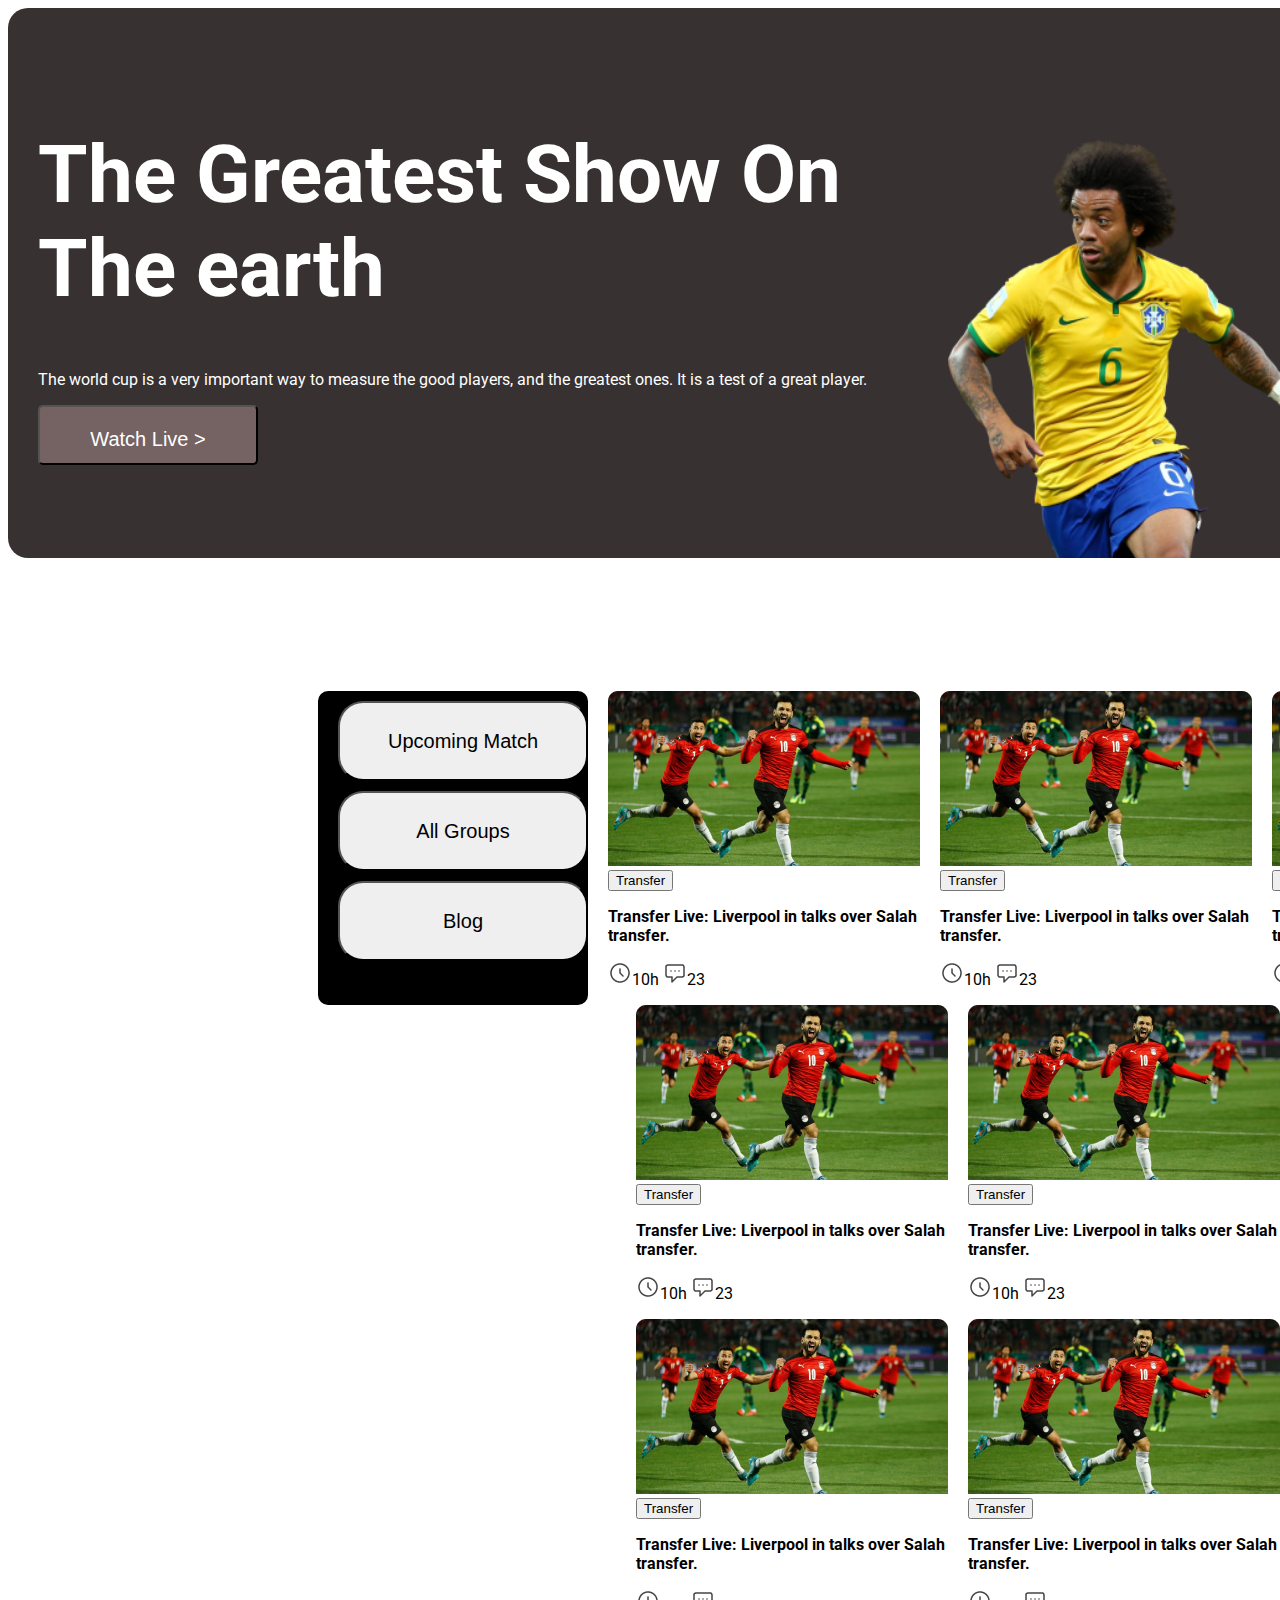
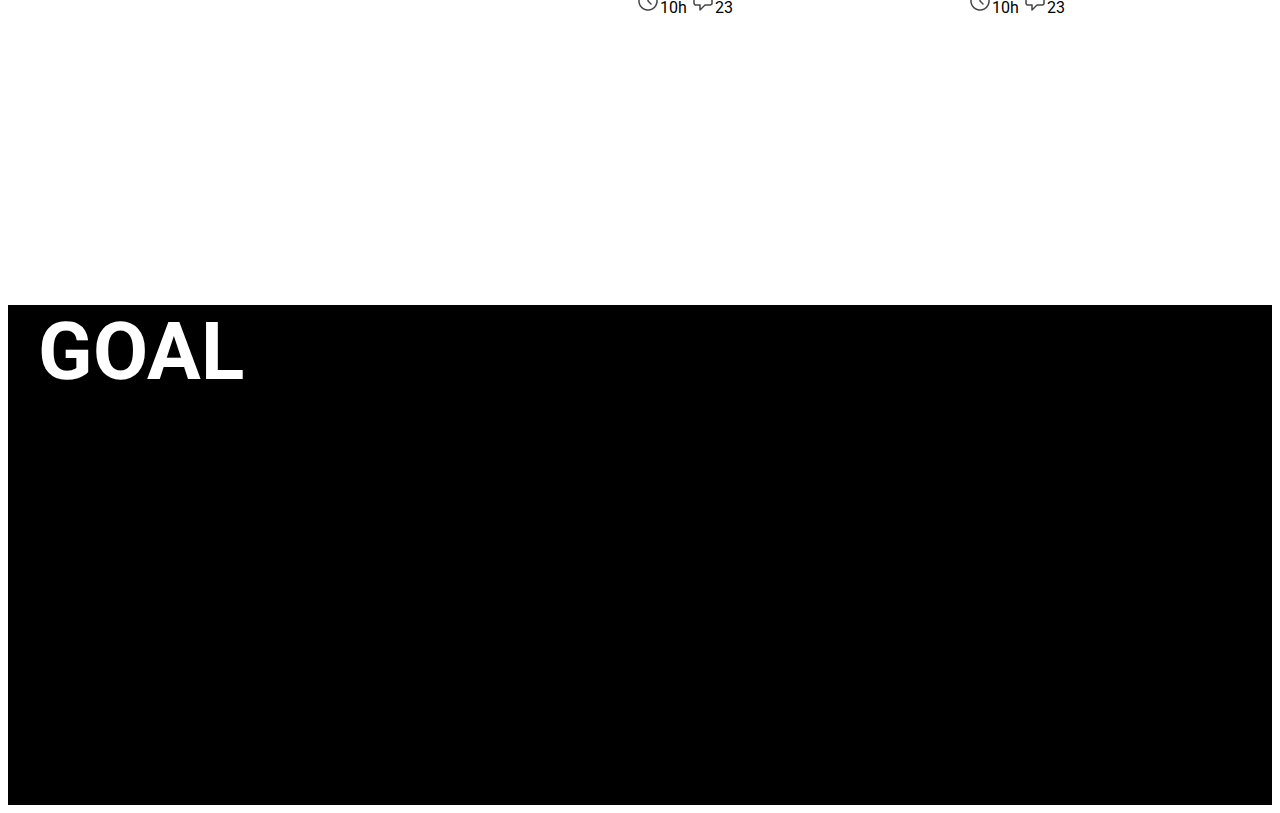
==== index.html @ c98686fb "first" ====
<!DOCTYPE html>
<html lang="en">
<head>
    <meta charset="UTF-8">
    <meta http-equiv="X-UA-Compatible" content="IE=edge">
    <meta name="viewport" content="width=device-width, initial-scale=1.0">
    <title>World Cup</title>

    <!-- CSS STYLESHEET -->
    <link rel="stylesheet" href="style.css">

    <!-- GOOGLE FONT -->
    <link rel="preconnect" href="https://fonts.googleapis.com">
<link rel="preconnect" href="https://fonts.gstatic.com" crossorigin>
<link href="https://fonts.googleapis.com/css2?family=Open+Sans:ital,wght@1,500&family=Roboto:ital,wght@1,900&display=swap" rel="stylesheet">

</head>
<body>

    <!--  BANNER  -->

 <div id="banner-div">

    <div id="banner-1">
     
      <h1>The Greatest Show On The earth</h1>
      <p class="banner-p">The world cup is a very important way to measure the good players, and the greatest ones. It is a test  of a great player.</p>
   <button class="banner-btn"> <p class="live-text">Watch Live ></p></button>


    </div>
 
    <div id="banner-2">
        
            <img class="banner-img" src="images/Banner Image.png" alt="">
                
    </div>

 </div>
<br> <br> <br> <br> <br> <br> <br>


<section id="parent-sec-1">

    <div class="grid-div" id="nav-div">
        <button class="nav-btn" > <span>Upcoming Match</span></button> <br>
        <button class="nav-btn" ><span>All Groups</span></button> <br>
        <button class="nav-btn" ><span>Blog</span></button>
        
    </div>
  
    <div class="grid-div">
        <img src="images/Blog Image.png" alt=""> <br>
        <button>Transfer</button>
        <p><b>Transfer Live: Liverpool in talks over Salah transfer.</b></p>
        <p><img class="icon" src="images/Time Icon.png" alt="">10h <img class="icon" src="images/Chat Icon.png" alt="">23</p>
    </div>
  
    <div class="grid-div">
        <img src="images/Blog Image.png" alt=""> <br>
        <button>Transfer</button>
        <p><b>Transfer Live: Liverpool in talks over Salah transfer.</b></p>
        <p><img class="icon" src="images/Time Icon.png" alt="">10h <img class="icon" src="images/Chat Icon.png" alt="">23</p>
    </div>
  
    <div class="grid-div">
        <img src="images/Blog Image.png" alt=""> <br>
        <button>Transfer</button>
        <p><b>Transfer Live: Liverpool in talks over Salah transfer.</b></p>
        <p><img class="icon" src="images/Time Icon.png" alt="">10h <img class="icon" src="images/Chat Icon.png" alt="">23</p>
    </div>
  
    

</section>








<section id="parent-sec-2">

    <div class="grid-div">
        
    </div>
  
    <div class="grid-div">
        <img src="images/Blog Image.png" alt=""> <br>
        <button>Transfer</button>
        <p><b>Transfer Live: Liverpool in talks over Salah transfer.</b></p>
        <p><img class="icon" src="images/Time Icon.png" alt="">10h <img class="icon" src="images/Chat Icon.png" alt="">23</p>
    </div>
  
    <div class="grid-div">
        <img src="images/Blog Image.png" alt=""> <br>
        <button>Transfer</button>
        <p><b>Transfer Live: Liverpool in talks over Salah transfer.</b></p>
        <p><img class="icon" src="images/Time Icon.png" alt="">10h <img class="icon" src="images/Chat Icon.png" alt="">23</p>
    </div>
  
    <div class="grid-div">
        <img src="images/Blog Image.png" alt=""> <br>
        <button>Transfer</button>
        <p><b>Transfer Live: Liverpool in talks over Salah transfer.</b></p>
        <p><img class="icon" src="images/Time Icon.png" alt="">10h <img class="icon"src="images/Chat Icon.png" alt="">23</p>
    </div>
  
    

</section>






<section id="parent-sec-3">

    <div class="grid-div">
        
    </div>
  
    <div class="grid-div">
        <img src="images/Blog Image.png" alt=""> <br>
        <button>Transfer</button>
        <p><b>Transfer Live: Liverpool in talks over Salah transfer.</b></p>
        <p><img class="icon" src="images/Time Icon.png" alt="">10h <img class="icon" src="images/Chat Icon.png" alt="">23</p>
    </div>
  
    <div class="grid-div">
        <img src="images/Blog Image.png" alt=""> <br>
        <button>Transfer</button>
        <p><b>Transfer Live: Liverpool in talks over Salah transfer.</b></p>
        <p><img class="icon" src="images/Time Icon.png" alt="">10h <img class="icon" src="images/Chat Icon.png" alt="">23</p>
    </div>
  
    <div class="grid-div">
        <img src="images/Blog Image.png" alt=""> <br>
        <button>Transfer</button>
        <p><b>Transfer Live: Liverpool in talks over Salah transfer.</b></p>
        <p><img class="icon" src="images/Time Icon.png" alt="">10h <img class="icon" src="images/Chat Icon.png" alt="">23</p>
    </div>
  
    

</section>



<br> <br> <br> <br> <br> <br> <br> <br>
<footer>

    <h1 class="goal">GOAL</h1>
</footer>
    
</body>
</html>
---- style.css ----
body{
    font-family: 'Open Sans', sans-serif;
font-family: 'Roboto', sans-serif;
}

/*********************
     BANNER PART
*********************/
#banner-div{
    display: flex;
    background-color: rgb(56, 49, 49);
    margin: auto;
    width: 1340px;
    height: 550px;
    border-radius: 20px;
}
h1{
    margin-left: 30px;
    font-size: 80px;
    color: white;
    margin-top: 120px;
}
.banner-p{
    margin-left: 30px;
    color: white;
}
.banner-btn{
    border-radius: 5px;
    width: 220px;
    height: 60px;
    margin-left: 30px;
    background-color: rgb(117, 98, 98);
    color: white;
    text-decoration: none;
    
}
.banner-icon{
    width: 20px;
    
}
.live-text{
    font-size: 20px;
}
.banner-img{
    margin-top: 129px;
    width:400px;
}
.banner-btn:hover {
    background-color: rgb(73, 21, 32);
    font-size:120%;
}


/*******************
  CUSTOMIZING GRID
*******************/

#parent-sec-1{
    margin-left: 220px;
    display: flex;
   
}

#parent-sec-2{
    margin-left: 588px;
    display: flex;
   
}
#parent-sec-3{
    margin-left: 588px;
    display: flex;
   
}

.grid-div{
    margin-left: 20px;
    
}
.nav-btn{
    margin-top: 10px;
    width: 250px;
    height: 80px;
    align-self: center;
    margin-left: 20px;
    border-radius: 25px;
}
#nav-div{
    background-color: black ;
    border-radius: 10px;
    width: 300px;
    margin-left: 90px;
}
span{
    font-size: 20px;
}


/**************
FOOTER SECTION
**************/

footer{
    background-color: black;
    height: 500px;
}
.goal{
    align-items: center;
}
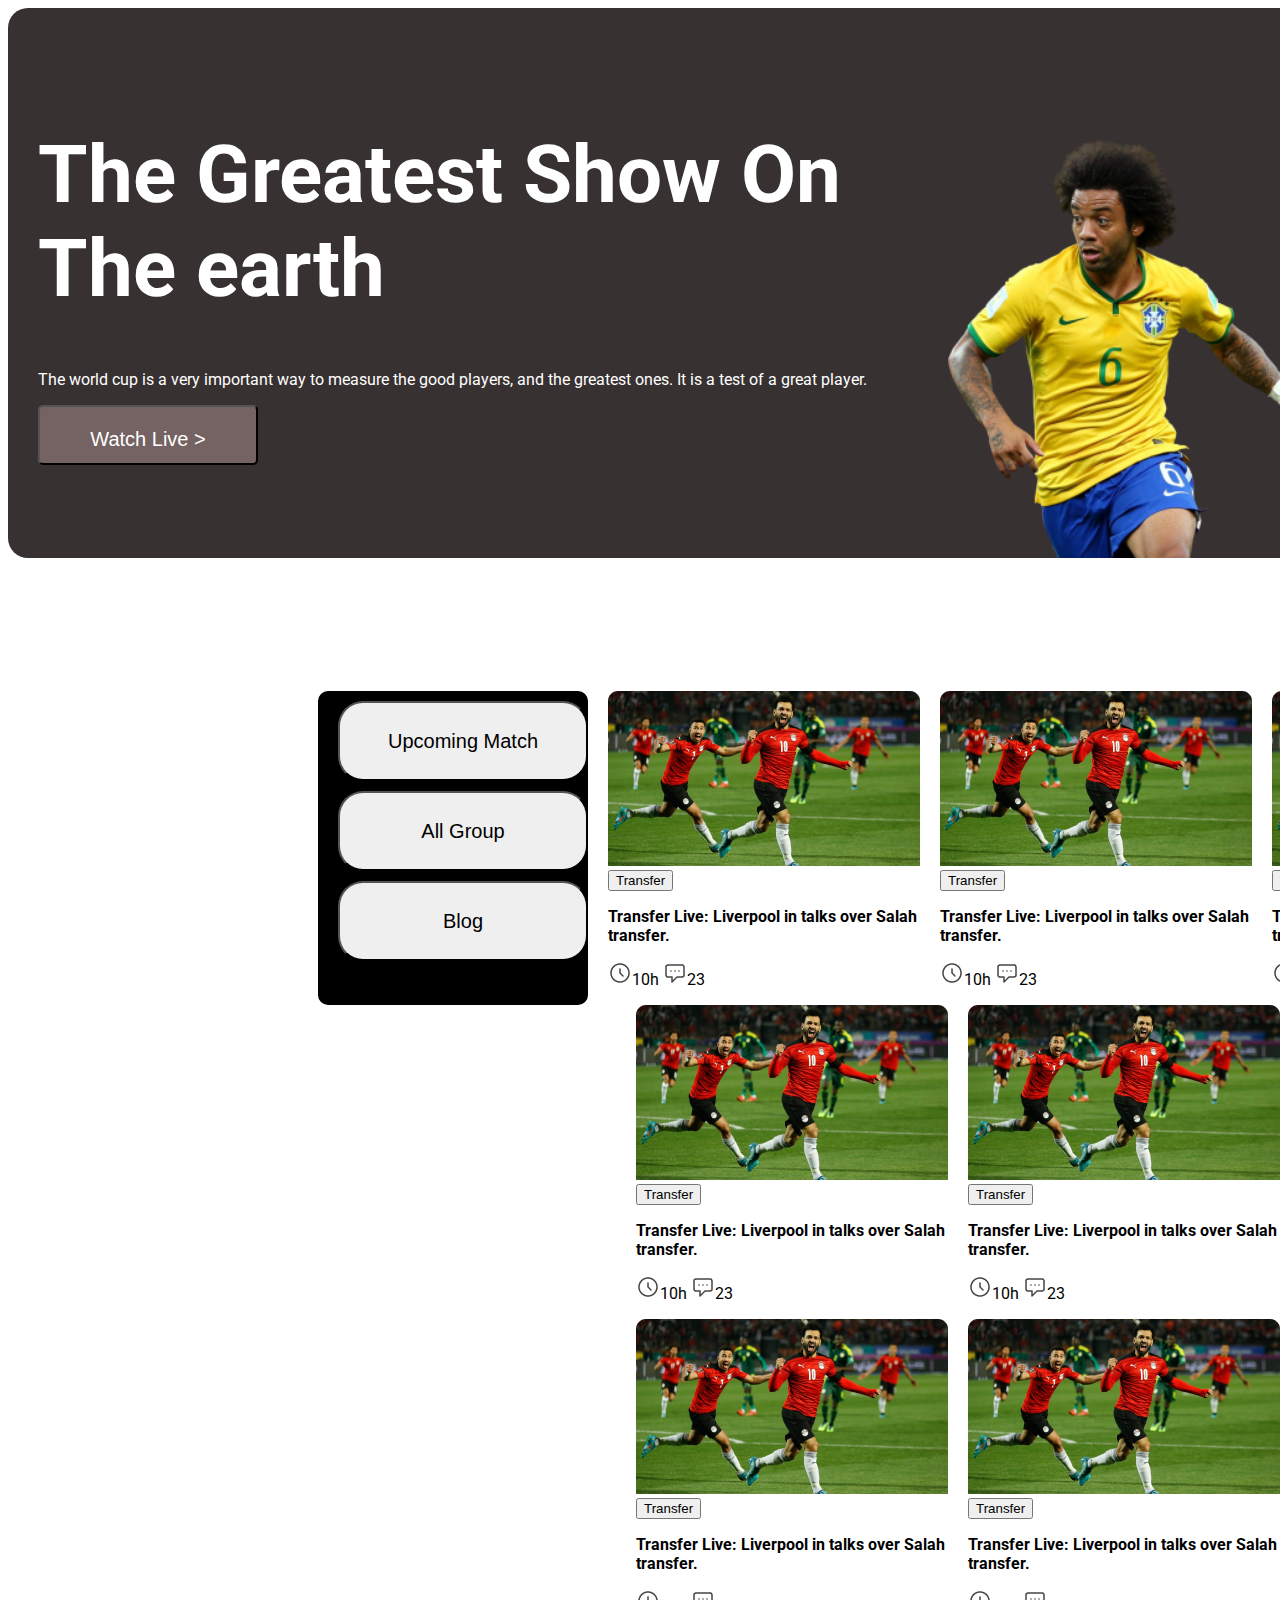
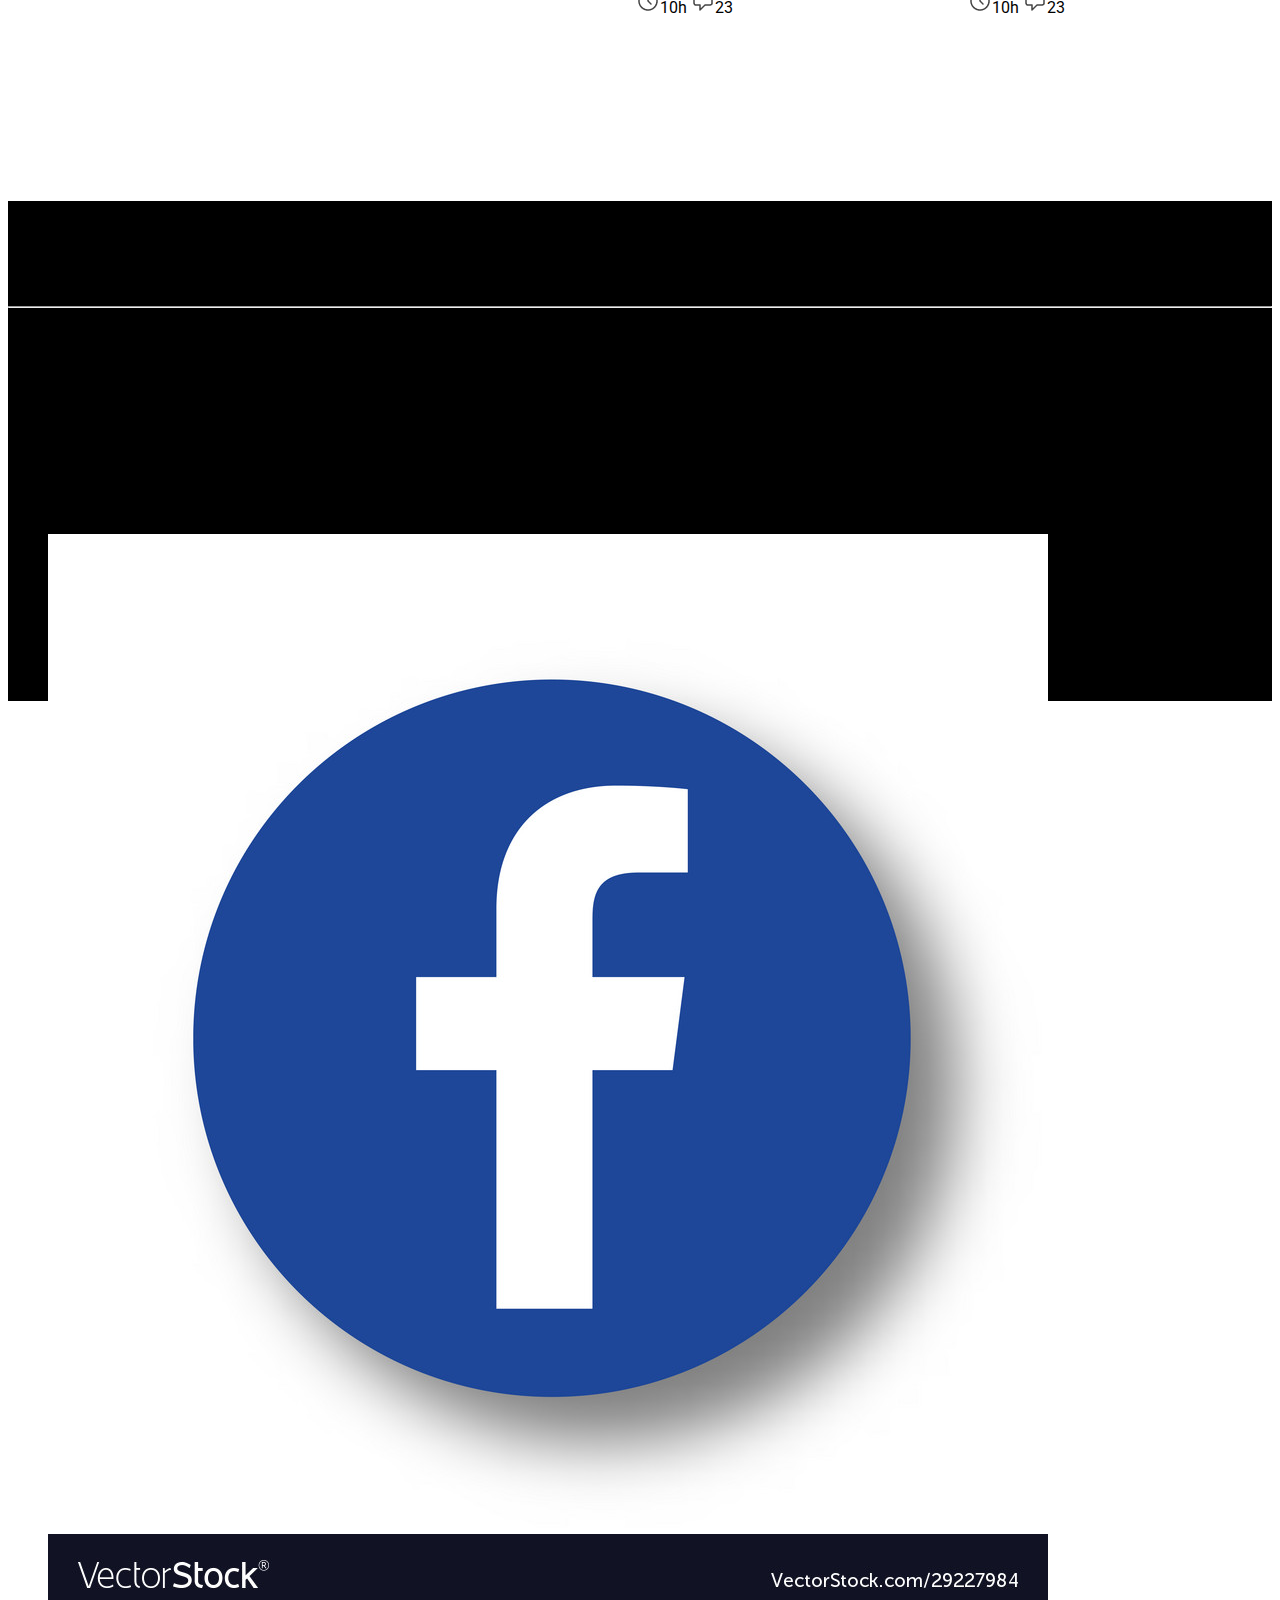
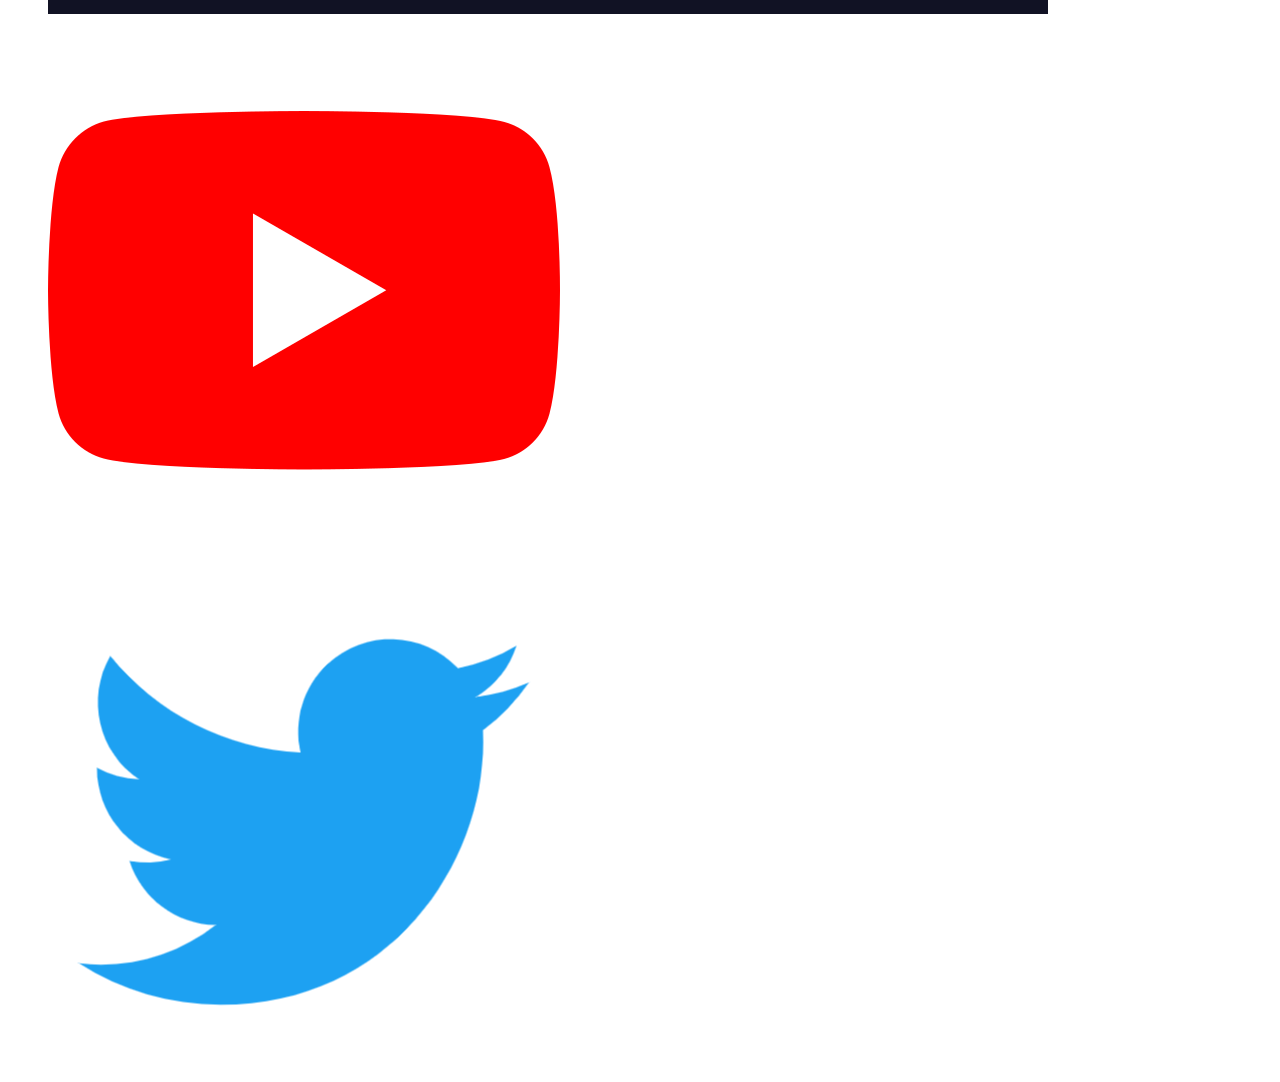
==== commit 9bcede8e: "final" ====
--- a/index.html
+++ b/index.html
@@ -44,8 +44,8 @@
 
     <div class="grid-div" id="nav-div">
         <button class="nav-btn" > <span>Upcoming Match</span></button> <br>
-        <button class="nav-btn" ><span>All Groups</span></button> <br>
-        <button class="nav-btn" ><span>Blog</span></button>
+        <button class="nav-btn" ><span>All Group</span></button> <br>
+        <a href=""><button class="nav-btn" ><span class="bblog">Blog</span></button></a>
         
     </div>
   
@@ -153,7 +153,25 @@
 <br> <br> <br> <br> <br> <br> <br> <br>
 <footer>
 
-    <h1 class="goal">GOAL</h1>
+    <p ><span id="goal">GOAL</span></p>
+    <br> <br> <br>
+    <hr>
+<li>
+    <ul>Contact us</ul>
+    <ul>Terms and Service</ul>
+    <ul>Privacy Policy</ul>
+    <ul>Privacy Setting</ul>
+    <ul>Goal App</ul>
+    <ul>Goal Live</ul>
+</li>
+
+<li>
+    <Ul> <img id="first-icon" class="footer-icon" src="images/fb.jpg" alt=""> </i></Ul>
+    <Ul> <img class="footer-icon" src="images/yyyyyyyy.png" alt=""> </Ul>
+    <Ul> <img class="footer-icon" src="images/pppppppppp.png" alt=""> </Ul>
+</li>
+
+
 </footer>
     
 </body>
